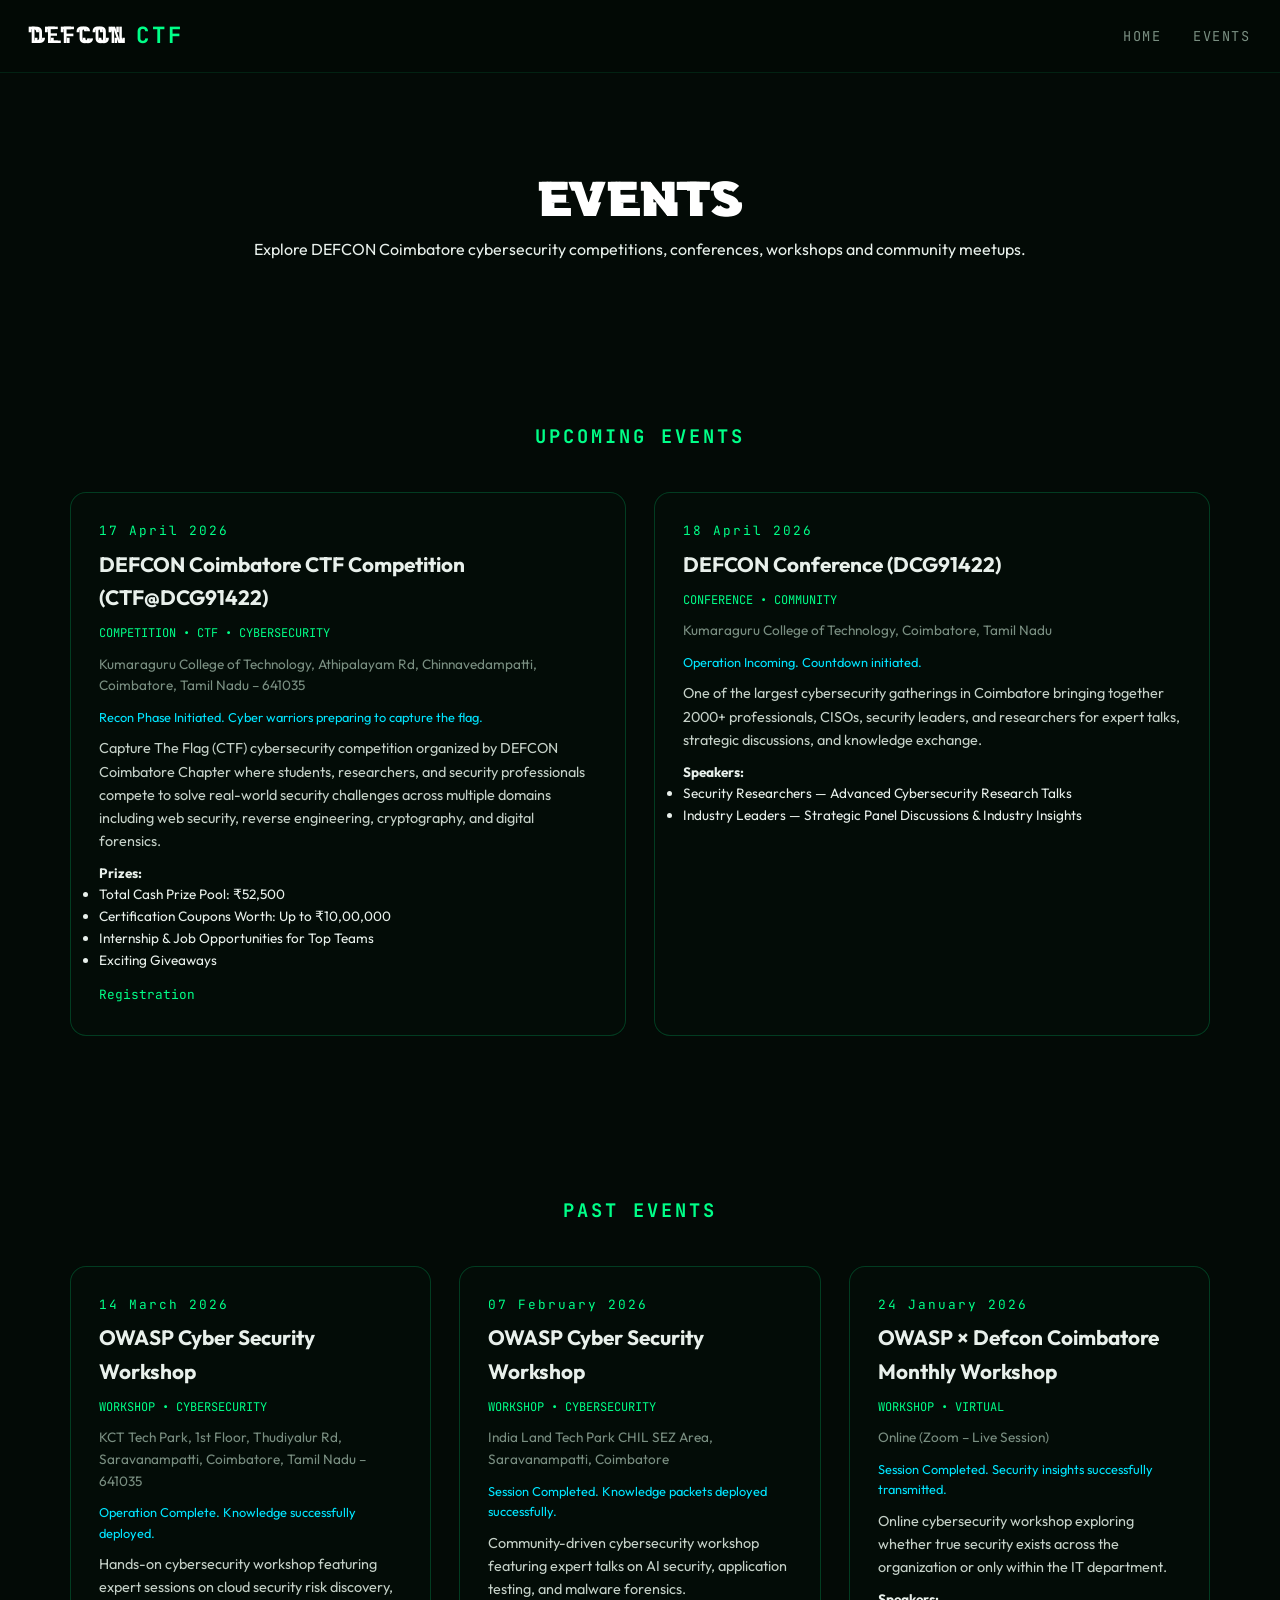
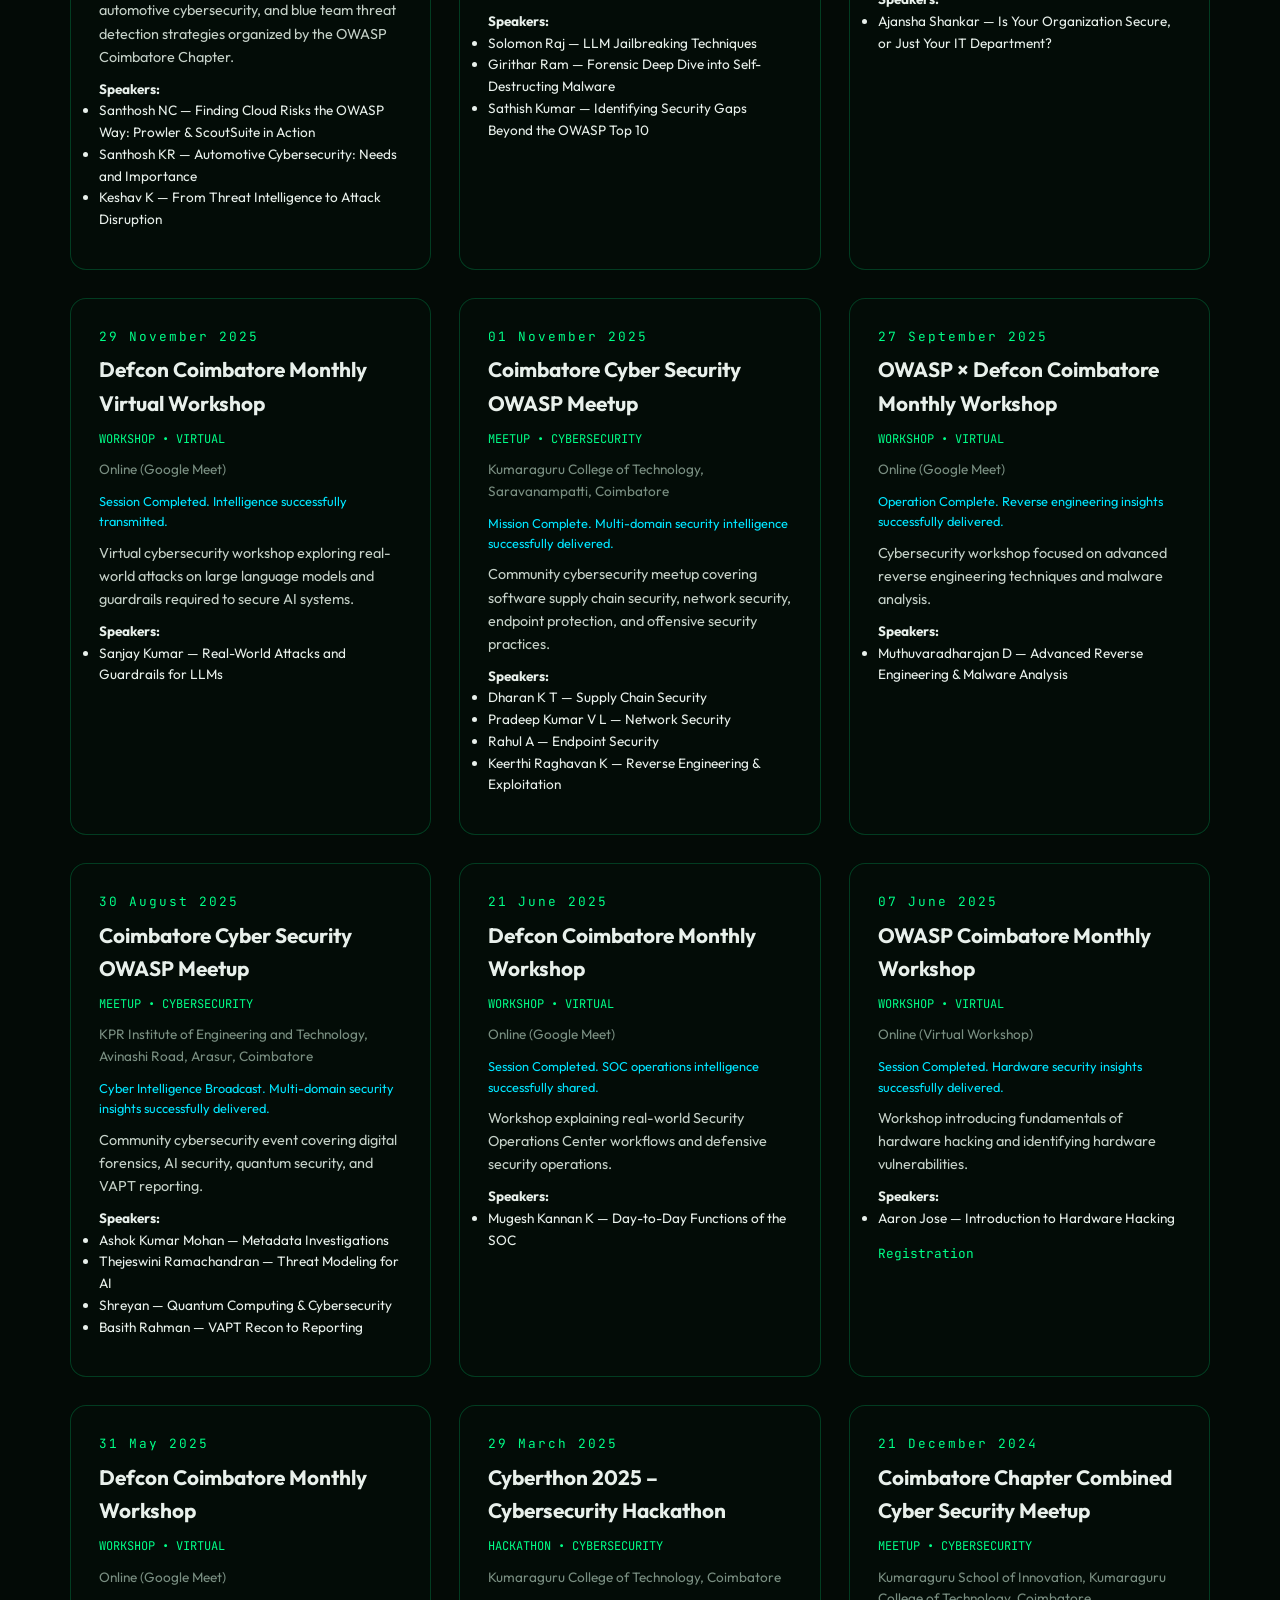
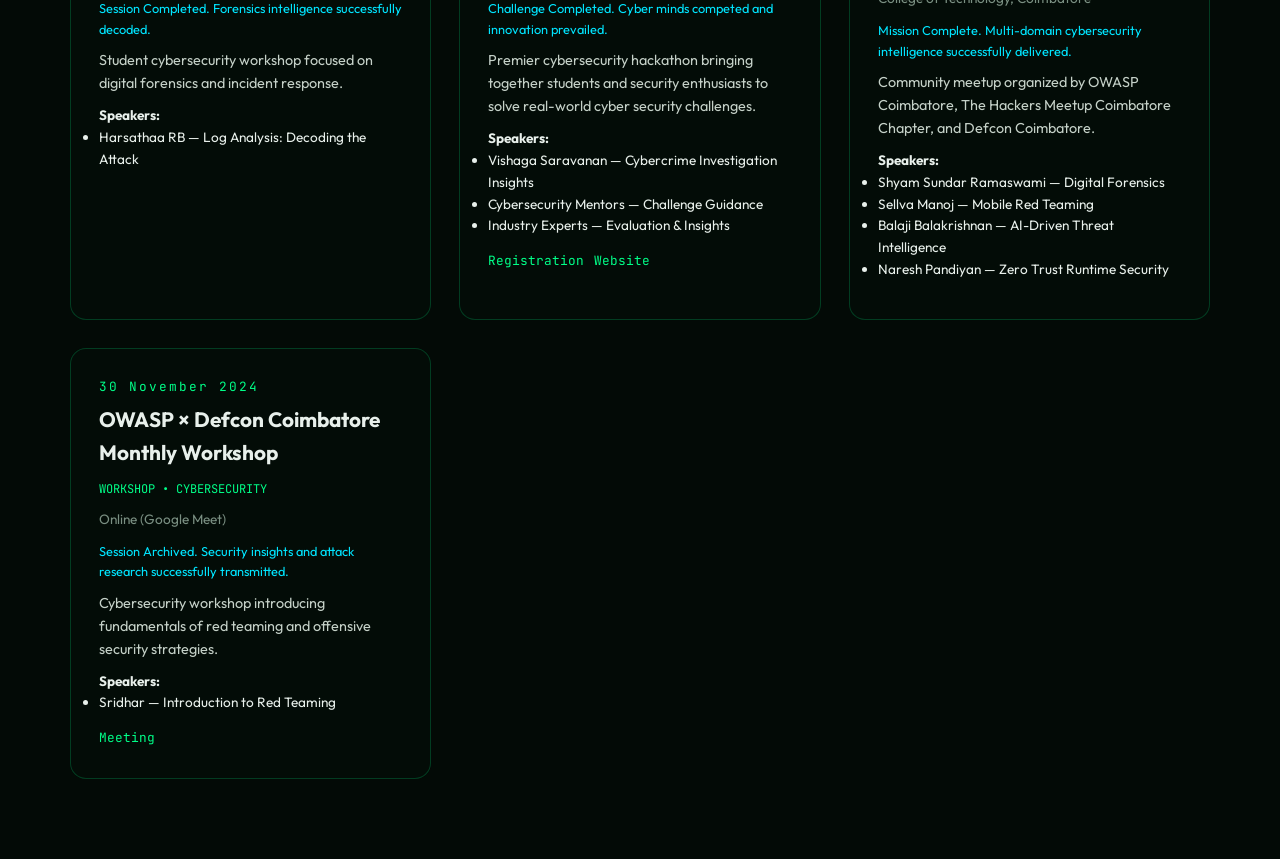
==== events.html @ a092cdb4 "Initial Commit" ====
<!DOCTYPE html>
<html lang="en">
<head>
<meta charset="UTF-8">
<meta name="viewport" content="width=device-width, initial-scale=1.0">
<title>DEFCON Events</title>
<link href="https://fonts.googleapis.com/css2?family=Outfit:wght@300;400;600;800;900&family=JetBrains+Mono:wght@400;600;700&display=swap" rel="stylesheet">
<link rel="stylesheet" href="style.css">
</head>
<body>
<div id="particles-js"></div>
<nav class="navbar" id="navbar">
    <div class="nav-container">
        <div class="logo">
            <span class="glitch" data-text="DEFCON">DEFCON</span>
            <span class="highlight">CTF</span>
        </div>
        <ul class="nav-links">
            <li><a href="index" class="nav-link">Home</a></li>
            <li><a href="events" class="nav-link">Events</a></li>
        </ul>
    </div>
</nav>
<section class="events-hero">
    <h1 class="glitch" data-text="EVENTS">EVENTS</h1>
    <p>Explore DEFCON Coimbatore cybersecurity competitions, conferences, workshops and community meetups.</p>
</section>
<section class="events-section">
    <h3 class="section-label">UPCOMING EVENTS</h3>
    <div class="events-grid" id="upcoming-events"></div>
</section>
<section class="events-section">
    <h3 class="section-label">PAST EVENTS</h3>
    <div class="events-grid" id="past-events"></div>
</section>
<script>
function createEventCard(event){
    let speakersHTML = ""
    let linksHTML = ""
    if(event.speakers && event.speakers.length){
        speakersHTML = "<div class='event-speakers'><b>Speakers:</b><ul>"
        event.speakers.forEach(s => {
            speakersHTML += "<li>"+s+"</li>"
        })
        speakersHTML += "</ul></div>"
    }
    if(event.prizes && event.prizes.length){
        speakersHTML += "<div class='event-speakers'><b>Prizes:</b><ul>"
        event.prizes.forEach(p => {
            speakersHTML += "<li>"+p+"</li>"
        })
        speakersHTML += "</ul></div>"
    }
    if(event.links && Object.keys(event.links).length > 0){
        for(const key in event.links){
            linksHTML += "<a href='"+event.links[key]+"' target='_blank'>"+key+"</a>"
        }
    }
    return `
    <div class="event-card">
    <div class="event-date">${event.date}</div>
    <div class="event-title">${event.title}</div>
    <div class="event-tags">${event.tags.join(" • ")}</div>
    <div class="event-location">${event.location}</div>
    <div class="event-status">${event.status}</div>
    <div class="event-desc">${event.description}</div>
    ${speakersHTML}
    <div class="event-links">${linksHTML}</div>
    </div>
    `
}

// Parse Markdown file to extract events
async function loadEventsFromMarkdown(){
    try {
        const response = await fetch('events-data.md')
        const markdown = await response.text()
        const events = parseMarkdownEvents(markdown)
        const upcomingContainer = document.getElementById("upcoming-events")
        const pastContainer = document.getElementById("past-events")
        events.forEach(event => {
            if(event.type === "upcoming"){
                upcomingContainer.innerHTML += createEventCard(event)
            }else{
                pastContainer.innerHTML += createEventCard(event)
            }
        })
    } catch(error) {
        console.error("Error loading events:", error)
    }
}

function parseMarkdownEvents(markdown){
    const events = []
    let currentEvent = null
    let currentSection = ""
    const lines = markdown.split('\n')
    for(let i = 0; i < lines.length; i++){
        const line = lines[i]
        if(line.startsWith('## Upcoming Events')){
            currentSection = "upcoming"
        }else if(line.startsWith('## Past Events')){
            currentSection = "past"
        }else if(line.startsWith('### ')){
            if(currentEvent){
                events.push(currentEvent)
            }
            currentEvent = {
                type: currentSection,
                title: line.replace('### ', ''),
                tags: [],
                speakers: [],
                prizes: [],
                links: {}
            }
        }else if(line.startsWith('**Date:**')){
            currentEvent.date = line.replace('**Date:** ', '')
        }else if(line.startsWith('**Tags:**')){
            currentEvent.tags = line.replace('**Tags:** ', '').split(', ')
        }else if(line.startsWith('**Location:**')){
            currentEvent.location = line.replace('**Location:** ', '')
        }else if(line.startsWith('**Status:**')){
            currentEvent.status = line.replace('**Status:** ', '')
        }else if(line.startsWith('**Description:**')){
            currentEvent.description = line.replace('**Description:** ', '')
        }else if(line.startsWith('**Speakers:**')){
            i++
            while(i < lines.length && lines[i].startsWith('- ')){
                currentEvent.speakers.push(lines[i].replace('- ', ''))
                i++
            }
            i--
        }else if(line.startsWith('**Prizes:**')){
            i++
            while(i < lines.length && lines[i].startsWith('- ')){
                currentEvent.prizes.push(lines[i].replace('- ', ''))
                i++
            }
            i--
        }else if(line.startsWith('**Links:**')){
            i++
            while(i < lines.length && lines[i].startsWith('- [')){
                const linkMatch = lines[i].match(/\[(.+?)\]\((.+?)\)/)
                if(linkMatch){
                    currentEvent.links[linkMatch[1]] = linkMatch[2]
                }
                i++
            }
            i--
        }
    }

    if(currentEvent){
        events.push(currentEvent)
    }
    return events
}

loadEventsFromMarkdown()

</script>
<script src="script.js"></script>
</body>
</html>
---- style.css ----
/* ============= BASE STYLES & DESIGN TOKENS ============= */
:root {
    --bg: #030a06;
    --bg-2: #040e08;
    --bg-3: #061209;
    --primary: #00ff88;
    --primary-dark: #00cc6a;
    --primary-dim: #00ff8833;
    --primary-glow: rgba(0, 255, 136, 0.4);
    --accent: #00e5ff;
    --accent-glow: rgba(0, 229, 255, 0.3);
    --danger: #ff4d4d;
    --warning: #ffcc00;
    --text: #e8f0eb;
    --text-muted: #7a8f82;
    --text-dim: #4a594f;
    --glass: rgba(6, 18, 10, 0.75);
    --glass-border: rgba(0, 255, 136, 0.18);
    --radius: 12px;
    --font-head: 'Outfit', sans-serif;
    --font-mono: 'JetBrains Mono', monospace;
    --ease: cubic-bezier(0.25, 0.46, 0.45, 0.94);
    --trans: all 0.3s var(--ease);
}

*,
*::before,
*::after {
    margin: 0;
    padding: 0;
    box-sizing: border-box;
}

html {
    scroll-behavior: smooth;
    overflow-x: hidden;
}

body {
    background: var(--bg);
    color: var(--text);
    font-family: var(--font-head);
    line-height: 1.6;
    overflow-x: hidden;
}

::selection {
    background: var(--primary);
    color: var(--bg);
}

/* ============= SCROLLBAR ============= */
::-webkit-scrollbar {
    width: 6px;
}

::-webkit-scrollbar-track {
    background: var(--bg);
}

::-webkit-scrollbar-thumb {
    background: var(--primary-dark);
    border-radius: 3px;
}

/* ============= UTILITY ============= */
.highlight {
    color: var(--primary);
}

pre {
    font-family: var(--font-mono);
}

/* ============= BUTTONS ============= */
.btn-primary {
    display: inline-flex;
    align-items: center;
    gap: 8px;
    background: var(--primary);
    color: var(--bg);
    padding: 13px 32px;
    border: none;
    border-radius: 6px;
    font-family: var(--font-mono);
    font-weight: 700;
    font-size: 0.9rem;
    text-decoration: none;
    text-transform: uppercase;
    letter-spacing: 1.5px;
    cursor: pointer;
    transition: var(--trans);
}

.btn-primary:hover {
    background: var(--primary-dark);
    transform: translateY(-2px);
    box-shadow: 0 4px 16px rgba(0, 0, 0, 0.3);
}

.btn-outline {
    display: inline-flex;
    align-items: center;
    background: transparent;
    color: var(--primary);
    padding: 11px 28px;
    border: 1.5px solid var(--primary);
    border-radius: 6px;
    font-family: var(--font-mono);
    font-weight: 700;
    font-size: 0.9rem;
    text-decoration: none;
    text-transform: uppercase;
    letter-spacing: 1.5px;
    cursor: pointer;
    transition: var(--trans);
}

.btn-outline:hover {
    background: var(--primary-dim);
    box-shadow: 0 0 15px var(--primary-glow);
    transform: translateY(-3px);
}

.btn-glow {
    box-shadow: none;
}

.btn-nav {
    padding: 9px 20px;
    font-size: 0.8rem;
}

/* ============= PARTICLES ============= */
#particles-js {
    position: fixed;
    width: 100%;
    height: 100%;
    top: 0;
    left: 0;
    z-index: -1;
    pointer-events: none;
}

/* ============= NAVBAR ============= */
.navbar {
    position: fixed;
    top: 0;
    left: 0;
    width: 100%;
    padding: 18px 0;
    z-index: 1000;
    background: rgba(3, 10, 6, 0.75);
    backdrop-filter: blur(16px) saturate(1.5);
    border-bottom: 1px solid rgba(0, 255, 136, 0.1);
    transition: var(--trans);
}

.navbar.scrolled {
    padding: 12px 0;
    background: rgba(3, 10, 6, 0.97);
    box-shadow: 0 4px 30px rgba(0, 0, 0, 0.6);
    border-bottom-color: rgba(0, 255, 136, 0.15);
}

.nav-container {
    max-width: 1300px;
    margin: 0 auto;
    display: flex;
    justify-content: space-between;
    align-items: center;
    padding: 0 30px;
}

.logo {
    font-family: var(--font-mono);
    font-size: 1.4rem;
    font-weight: 700;
    letter-spacing: 3px;
    display: flex;
    align-items: center;
    gap: 10px;
}

.nav-links {
    display: flex;
    list-style: none;
    align-items: center;
    gap: 32px;
}

.nav-links a.nav-link {
    color: var(--text-muted);
    text-decoration: none;
    font-family: var(--font-mono);
    font-size: 0.85rem;
    text-transform: uppercase;
    letter-spacing: 1.5px;
    transition: var(--trans);
    position: relative;
}

.nav-links a.nav-link::after {
    content: '';
    position: absolute;
    width: 0;
    height: 2px;
    bottom: -5px;
    left: 0;
    background: var(--primary);
    transition: var(--trans);
    border-radius: 2px;
}

.nav-links a.nav-link:hover {
    color: var(--primary);
}

.nav-links a.nav-link:hover::after {
    width: 100%;
}

.hamburger {
    display: none;
    cursor: pointer;
    flex-direction: column;
    gap: 5px;
}

.bar {
    display: block;
    width: 25px;
    height: 2px;
    background: var(--primary);
    border-radius: 2px;
    transition: var(--trans);
}

/* ============= GLITCH ============= */
.glitch {
    position: relative;
    color: white;
}

.glitch::before,
.glitch::after {
    content: attr(data-text);
    position: absolute;
    top: 0;
    left: 0;
    width: 100%;
    height: 100%;
    /* clip-path masks cleanly without needing a background fill */
}

.glitch::before {
    color: #fff;
    clip-path: inset(20% 0 60% 0);
    transform: translateX(-3px);
    animation: glitch-top 3s steps(5) infinite;
}

.glitch::after {
    color: #fff;
    clip-path: inset(55% 0 15% 0);
    transform: translateX(3px);
    animation: glitch-bot 2.5s steps(5) infinite;
}

@keyframes glitch-top {
    0% {
        clip-path: inset(5% 0 75% 0);
        transform: translateX(-4px);
    }

    20% {
        clip-path: inset(30% 0 50% 0);
        transform: translateX(3px);
    }

    40% {
        clip-path: inset(15% 0 65% 0);
        transform: translateX(-2px);
    }

    60% {
        clip-path: inset(40% 0 35% 0);
        transform: translateX(4px);
    }

    80% {
        clip-path: inset(10% 0 70% 0);
        transform: translateX(-3px);
    }

    100% {
        clip-path: inset(20% 0 60% 0);
        transform: translateX(0);
    }
}

@keyframes glitch-bot {
    0% {
        clip-path: inset(60% 0 10% 0);
        transform: translateX(4px);
    }

    20% {
        clip-path: inset(75% 0 5% 0);
        transform: translateX(-3px);
    }

    40% {
        clip-path: inset(55% 0 25% 0);
        transform: translateX(2px);
    }

    60% {
        clip-path: inset(70% 0 8% 0);
        transform: translateX(-4px);
    }

    80% {
        clip-path: inset(50% 0 20% 0);
        transform: translateX(3px);
    }

    100% {
        clip-path: inset(55% 0 15% 0);
        transform: translateX(0);
    }
}


/* ============= HERO ============= */
.hero {
    min-height: 100vh;
    display: flex;
    flex-direction: column;
    align-items: center;
    justify-content: center;
    padding: 100px 30px 60px;
    position: relative;
    overflow: hidden;
}

/* Faded grid background */
.hero-grid {
    position: absolute;
    inset: 0;
    background-image:
        linear-gradient(rgba(0, 255, 136, 0.04) 1px, transparent 1px),
        linear-gradient(90deg, rgba(0, 255, 136, 0.04) 1px, transparent 1px);
    background-size: 60px 60px;
    pointer-events: none;
    z-index: 0;
}

.hero::after {
    content: '';
    position: absolute;
    bottom: 0;
    left: 0;
    width: 100%;
    height: 200px;
    background: linear-gradient(to top, var(--bg), transparent);
    z-index: 1;
    pointer-events: none;
}

.hero-container {
    max-width: 1300px;
    width: 100%;
    margin: 0 auto;
    display: flex;
    align-items: center;
    gap: 50px;
    z-index: 2;
}

/* Left */
.hero-left {
    flex: 1.4;
    animation: fadeUp 0.9s var(--ease) forwards;
}

@keyframes fadeUp {
    from {
        opacity: 0;
        transform: translateY(35px);
    }

    to {
        opacity: 1;
        transform: translateY(0);
    }
}

.terminal-badge {
    display: inline-flex;
    align-items: center;
    gap: 12px;
    background: rgba(0, 0, 0, 0.55);
    border: 1px solid rgba(0, 255, 136, 0.25);
    padding: 8px 18px;
    border-radius: 100px;
    font-family: var(--font-mono);
    font-size: 0.85rem;
    color: var(--text-muted);
    margin-bottom: 28px;
    white-space: nowrap;
}

.prompt-dot {
    width: 8px;
    height: 8px;
    border-radius: 50%;
}

.dot-red {
    background: #ff5f57;
    box-shadow: 0 0 6px #ff5f57;
}

.dot-yellow {
    background: #ffbd2e;
    box-shadow: 0 0 6px #ffbd2e;
}

.dot-green {
    background: #28c840;
    box-shadow: 0 0 6px #28c840;
}

.badge-cmd {
    color: var(--text-muted);
}

.prompt {
    color: var(--primary);
    font-weight: 700;
    margin-right: 4px;
}

.hero-title {
    font-size: clamp(2.8rem, 5.5vw, 5rem);
    font-weight: 900;
    letter-spacing: -2px;
    text-transform: uppercase;
    color: #fff;
    margin-bottom: 22px;
    line-height: 1.05;
}

.hero-subtitle {
    font-size: 1.15rem;
    color: var(--text-muted);
    margin-bottom: 36px;
    max-width: 560px;
    line-height: 1.75;
}

.hero-actions {
    display: flex;
    gap: 16px;
    margin-bottom: 52px;
    flex-wrap: wrap;
}

/* Stats strip */
.stats-container {
    display: flex;
    align-items: center;
    gap: 0;
    border-top: 1px solid rgba(255, 255, 255, 0.08);
    padding-top: 32px;
    flex-wrap: nowrap;
}

.stat-item {
    flex: 1;
    padding: 0 20px;
    transition: var(--trans);
}

.stat-item:first-child {
    padding-left: 0;
}

.stat-divider {
    width: 1px;
    height: 40px;
    background: rgba(255, 255, 255, 0.1);
    flex-shrink: 0;
}

.stat-content {
    display: flex;
    flex-direction: column;
}

.stat-number {
    font-size: 1.8rem;
    font-weight: 800;
    color: var(--primary);
    font-family: var(--font-mono);
    line-height: 1.1;
}

.stat-label {
    font-size: 0.72rem;
    color: var(--text-muted);
    text-transform: uppercase;
    letter-spacing: 1.5px;
    margin-top: 3px;
}

/* Right — Timer card */
.hero-right {
    flex: 0.9;
    animation: fadeUp 0.9s 0.2s var(--ease) both;
}

.timer-card {
    background: rgba(4, 14, 8, 0.75);
    border: 1px solid rgba(0, 255, 136, 0.15);
    border-radius: 16px;
    padding: 32px;
    backdrop-filter: blur(16px);
    box-shadow: 0 12px 40px rgba(0, 0, 0, 0.4);
    position: relative;
    overflow: hidden;
    display: flex;
    flex-direction: column;
    align-items: center;
    gap: 22px;
}

.timer-card::before {
    content: '';
    position: absolute;
    top: 0;
    left: 0;
    width: 100%;
    height: 1px;
    background: rgba(0, 255, 136, 0.2);
}

.timer-header {
    display: flex;
    align-items: center;
    gap: 10px;
    width: 100%;
    justify-content: center;
}

.timer-label-top {
    font-family: var(--font-mono);
    font-size: 0.7rem;
    letter-spacing: 3px;
    color: var(--primary);
    font-weight: 600;
}

.timer-dot {
    width: 5px;
    height: 5px;
    border-radius: 50%;
    background: var(--primary);
    opacity: 0.7;
}

.countdown-title {
    font-size: 1.6rem;
    font-weight: 800;
    color: #fff;
    text-align: center;
    letter-spacing: 1px;
}

.countdown {
    display: flex;
    align-items: center;
    gap: 10px;
    width: 100%;
    justify-content: center;
}

.time-box {
    flex: 1;
    display: flex;
    flex-direction: column;
    align-items: center;
    background: rgba(0, 0, 0, 0.35);
    border: 1px solid rgba(255, 255, 255, 0.07);
    border-radius: 10px;
    padding: 14px 6px;
}

.time-val {
    font-size: 2.4rem;
    font-weight: 700;
    color: #fff;
    font-family: var(--font-mono);
    line-height: 1;
    margin-bottom: 6px;
}

.time-label {
    font-size: 0.68rem;
    color: var(--primary);
    text-transform: uppercase;
    letter-spacing: 2px;
    font-weight: 600;
}

.colon {
    font-size: 1.8rem;
    color: var(--text-dim);
    font-weight: 400;
    margin-bottom: 18px;
}

/* Event details below timer */
.event-details {
    width: 100%;
    display: flex;
    flex-direction: column;
    gap: 10px;
    border-top: 1px solid rgba(255, 255, 255, 0.06);
    padding-top: 20px;
}

.event-info {
    display: flex;
    align-items: center;
    gap: 14px;
    padding: 12px 16px;
    border-radius: 8px;
    background: rgba(255, 255, 255, 0.025);
    transition: var(--trans);
}

.event-info:hover {
    background: rgba(255, 255, 255, 0.04);
}

.event-icon-wrapper {
    font-size: 1.3rem;
    flex-shrink: 0;
    opacity: 0.8;
}

.event-info-text {
    display: flex;
    flex-direction: column;
}

.event-label {
    font-size: 0.68rem;
    text-transform: uppercase;
    letter-spacing: 2px;
    color: var(--primary);
    font-weight: 600;
    font-family: var(--font-mono);
    margin-bottom: 2px;
}

.event-value {
    font-size: 1rem;
    color: #fff;
    font-weight: 600;
    letter-spacing: 0.5px;
}

.timer-cta {
    width: 100%;
    justify-content: center;
    font-size: 0.88rem;
    letter-spacing: 1px;
}

/* Scroll indicator */
.scroll-indicator {
    position: absolute;
    bottom: 35px;
    left: 50%;
    transform: translateX(-50%);
    display: flex;
    flex-direction: column;
    align-items: center;
    gap: 8px;
    z-index: 2;
    color: var(--text-dim);
    font-size: 0.7rem;
    letter-spacing: 2px;
    text-transform: uppercase;
    font-family: var(--font-mono);
    animation: fadeIn 2s 1.5s var(--ease) both;
}

@keyframes fadeIn {
    from {
        opacity: 0;
    }

    to {
        opacity: 1;
    }
}

.scroll-mouse {
    width: 22px;
    height: 36px;
    border: 1.5px solid var(--text-dim);
    border-radius: 12px;
    display: flex;
    justify-content: center;
    padding-top: 6px;
}

.scroll-wheel {
    width: 3px;
    height: 6px;
    background: var(--primary);
    border-radius: 2px;
    animation: scroll-move 1.8s ease-in-out infinite;
}

@keyframes scroll-move {
    0% {
        transform: translateY(0);
        opacity: 1;
    }

    80% {
        transform: translateY(12px);
        opacity: 0;
    }

    100% {
        transform: translateY(0);
        opacity: 0;
    }
}

/* ============= SECTIONS BASE ============= */
.section {
    padding: 110px 30px;
    position: relative;
}

.dark-section {
    background: var(--bg-2);
    border-top: 1px solid rgba(255, 255, 255, 0.04);
    border-bottom: 1px solid rgba(255, 255, 255, 0.04);
}

.section-container {
    max-width: 1200px;
    margin: 0 auto;
}

.section-header {
    text-align: center;
    margin-bottom: 70px;
}

.section-tag {
    display: inline-block;
    font-family: var(--font-mono);
    font-size: 0.75rem;
    letter-spacing: 3px;
    color: var(--primary);
    text-transform: uppercase;
    margin-bottom: 16px;
    opacity: 0.8;
}

.section-title {
    font-size: clamp(2rem, 4vw, 3rem);
    font-weight: 900;
    text-transform: uppercase;
    letter-spacing: 2px;
    margin-bottom: 16px;
    color: #fff;
}

.title-underline {
    width: 50px;
    height: 3px;
    background: var(--primary);
    margin: 0 auto 18px;
    border-radius: 2px;
    box-shadow: 0 0 12px var(--primary-glow);
}

.section-desc {
    color: var(--text-muted);
    font-size: 1.05rem;
    max-width: 560px;
    margin: 0 auto;
}

/* ============= CATEGORY GRID ============= */
.category-grid {
    display: flex;
    flex-wrap: wrap;
    gap: 14px;
    justify-content: center;
}

.category-card {
    flex: 1;
    min-width: 130px;
    background: rgba(6, 14, 9, 0.85);
    border: 1px solid rgba(255, 255, 255, 0.1);
    border-radius: 10px;
    padding: 28px 18px;
    display: flex;
    align-items: center;
    justify-content: center;
    text-align: center;
    cursor: pointer;
    transition: var(--trans);
    border-bottom: 2px solid transparent;
}

.category-card:hover {
    background: rgba(0, 255, 136, 0.05);
    border-color: rgba(0, 255, 136, 0.3);
    border-bottom-color: var(--primary);
    transform: translateY(-2px);
}

.cat-name {
    font-size: 0.9rem;
    font-weight: 600;
    color: #fff;
    letter-spacing: 0.3px;
    line-height: 1.3;
}

.card-header {
    display: flex;
    flex-direction: column;
    align-items: center;
    margin-bottom: 0;
}

.card-icon {
    width: 52px;
    height: 52px;
    background: rgba(0, 255, 136, 0.07);
    border-radius: 12px;
    display: flex;
    align-items: center;
    justify-content: center;
    border: 1px solid rgba(0, 255, 136, 0.15);
}

.card-icon pre {
    color: var(--primary);
    font-size: 1.1rem;
    font-weight: 700;
}

.card-difficulty {
    font-family: var(--font-mono);
    font-size: 0.65rem;
    letter-spacing: 1.5px;
    text-transform: uppercase;
    padding: 4px 10px;
    border-radius: 100px;
    font-weight: 700;
}

.card-difficulty.easy {
    background: rgba(40, 200, 64, 0.15);
    color: #28c840;
    border: 1px solid #28c84033;
}

.card-difficulty.medium {
    background: rgba(255, 189, 46, 0.15);
    color: #ffbd2e;
    border: 1px solid #ffbd2e33;
}

.card-difficulty.hard {
    background: rgba(255, 77, 77, 0.15);
    color: #ff4d4d;
    border: 1px solid #ff4d4d33;
}

.category-card h3 {
    font-size: 0.95rem;
    color: var(--text);
    font-weight: 600;
    letter-spacing: 0.3px;
    margin: 0;
}

.category-card p {
    color: var(--text-muted);
    font-size: 0.92rem;
    line-height: 1.6;
    margin-bottom: 24px;
}

.card-footer {
    display: flex;
    align-items: center;
    padding-top: 16px;
    border-top: 1px solid rgba(255, 255, 255, 0.06);
}

.chall-count {
    font-family: var(--font-mono);
    font-size: 0.75rem;
    color: var(--primary);
    letter-spacing: 1px;
    text-transform: uppercase;
}

.card-glow {
    display: none;
}

/* ============= SPONSORS ============= */
.sponsor-grid {
    display: flex;
    flex-wrap: wrap;
    justify-content: center;
    gap: 24px;
    margin-bottom: 40px;
}

.sponsor-card {
    min-width: 240px;
    max-width: 300px;
    flex: 1;
    background: rgba(255, 255, 255, 0.02);
    border: 1px solid rgba(255, 255, 255, 0.06);
    border-radius: 16px;
    padding: 40px 30px;
    text-align: center;
    transition: var(--trans);
    cursor: pointer;
}

.sponsor-card:hover {
    border-color: rgba(255, 255, 255, 0.12);
    transform: translateY(-3px);
    box-shadow: 0 8px 24px rgba(0, 0, 0, 0.25);
}

.sponsor-tier {
    font-family: var(--font-mono);
    font-size: 0.62rem;
    text-transform: uppercase;
    letter-spacing: 3px;
    color: var(--primary);
    margin-bottom: 14px;
    opacity: 0.7;
}

.sponsor-logo {
    font-family: var(--font-head);
    font-weight: 900;
    font-size: 1.6rem;
    letter-spacing: 2px;
    color: #fff;
    opacity: 0.5;
    transition: var(--trans);
}

.sponsor-card:hover .sponsor-logo {
    opacity: 1;
}

.sponsor-cta-text {
    text-align: center;
    color: var(--text-muted);
    font-size: 0.95rem;
}

.sponsor-link {
    color: var(--primary);
    text-decoration: none;
    font-weight: 600;
    transition: var(--trans);
}

.sponsor-link:hover {
    color: #fff;
}

/* ============= CONTACT ============= */
/* ============= CONTACT SECTION ============= */
.contact-grid {
    display: grid;
    grid-template-columns: repeat(auto-fit, minmax(280px, 1fr));
    gap: 24px;
    margin-bottom: 48px;
}

.contact-method-card {
    background: rgba(4, 12, 7, 0.6);
    border: 1px solid rgba(0, 255, 136, 0.2);
    border-radius: 16px;
    padding: 32px 24px;
    display: flex;
    flex-direction: column;
    align-items: center;
    text-align: center;
    backdrop-filter: blur(10px);
    transition: all 0.4s var(--ease);
    position: relative;
    overflow: hidden;
}

.contact-method-card::before {
    content: '';
    position: absolute;
    top: 0;
    left: 0;
    right: 0;
    height: 3px;
    background: linear-gradient(90deg, transparent, var(--primary), transparent);
    opacity: 0;
    transition: opacity 0.3s ease;
}

.contact-method-card:hover {
    transform: translateY(-8px);
    border-color: var(--primary);
    box-shadow: 0 20px 40px rgba(0, 255, 136, 0.15);
    background: rgba(4, 12, 7, 0.85);
}

.contact-method-card:hover::before {
    opacity: 1;
}

.contact-icon {
    width: 80px;
    height: 80px;
    border-radius: 50%;
    display: flex;
    align-items: center;
    justify-content: center;
    margin-bottom: 20px;
    transition: all 0.4s var(--ease);
    position: relative;
}

.discord-icon {
    background: rgba(88, 101, 242, 0.1);
    border: 2px solid rgba(88, 101, 242, 0.3);
    color: #5865f2;
}

.email-icon {
    background: rgba(0, 255, 136, 0.1);
    border: 2px solid rgba(0, 255, 136, 0.3);
    color: var(--primary);
}

.whatsapp-icon {
    background: rgba(29, 155, 240, 0.1);
    border: 2px solid rgba(29, 155, 240, 0.3);
    color: #1d9bf0;
}

.link-icon {
    background: rgba(255, 255, 255, 0.1);
    border: 2px solid rgba(255, 255, 255, 0.3);
    color: #fff;
}

.contact-method-card:hover .contact-icon {
    transform: scale(1.1) rotateZ(5deg);
    box-shadow: 0 8px 24px rgba(0, 255, 136, 0.3);
}

.contact-method-title {
    font-size: 1.4rem;
    font-weight: 700;
    color: #fff;
    margin-bottom: 8px;
}

.contact-method-desc {
    color: var(--text-muted);
    font-size: 0.9rem;
    margin-bottom: 20px;
}

.contact-link {
    display: inline-flex;
    align-items: center;
    gap: 8px;
    color: var(--primary);
    text-decoration: none;
    font-family: var(--font-mono);
    font-size: 0.9rem;
    padding: 10px 20px;
    border: 1px solid rgba(0, 255, 136, 0.3);
    border-radius: 8px;
    transition: all 0.3s var(--ease);
    background: rgba(0, 255, 136, 0.05);
}

.contact-link:hover {
    background: rgba(0, 255, 136, 0.15);
    border-color: var(--primary);
    transform: translateX(4px);
}

.contact-link svg {
    transition: transform 0.3s ease;
}

.contact-link:hover svg {
    transform: translate(2px, -2px);
}

.contact-info-box {
    background: rgba(4, 12, 7, 0.6);
    border: 1px solid rgba(0, 255, 136, 0.2);
    border-radius: 12px;
    padding: 32px;
    display: flex;
    flex-wrap: wrap;
    gap: 32px;
    justify-content: space-around;
    backdrop-filter: blur(10px);
}

.info-item {
    display: flex;
    flex-direction: column;
    gap: 8px;
    text-align: center;
}

.info-label {
    font-family: var(--font-mono);
    font-size: 0.75rem;
    color: var(--text-muted);
    text-transform: uppercase;
    letter-spacing: 1.5px;
}

.info-value {
    font-size: 1.15rem;
    font-weight: 600;
    color: var(--primary);
}

@media (max-width: 768px) {
    .contact-grid {
        grid-template-columns: 1fr;
    }
    
    .contact-info-box {
        flex-direction: column;
        gap: 20px;
        padding: 24px;
    }
}

/* ============= FOOTER ============= */
.footer {
    background: #010402;
    padding: 60px 30px 30px;
    border-top: 1px solid rgba(0, 255, 136, 0.1);
}

.footer-inner {
    max-width: 900px;
    margin: 0 auto;
    display: flex;
    flex-direction: column;
    align-items: center;
    text-align: center;
    gap: 20px;
}

.footer-logo {
    font-family: var(--font-mono);
    font-size: 1.4rem;
    font-weight: 700;
    letter-spacing: 3px;
    display: flex;
    align-items: center;
    gap: 5px;
}

.footer-tagline {
    color: var(--text-dim);
    font-size: 0.85rem;
    letter-spacing: 3px;
    text-transform: uppercase;
    font-family: var(--font-mono);
}

.footer-links {
    display: flex;
    gap: 36px;
    flex-wrap: wrap;
    justify-content: center;
}

.footer-links a {
    color: var(--text-muted);
    text-decoration: none;
    font-size: 0.85rem;
    font-family: var(--font-mono);
    text-transform: uppercase;
    letter-spacing: 1px;
    transition: var(--trans);
}

.footer-links a:hover {
    color: var(--primary);
}

.footer-divider {
    width: 100%;
    height: 1px;
    background: rgba(255, 255, 255, 0.05);
}

.footer-copy {
    color: var(--text-dim);
    font-size: 0.8rem;
}

.footer-heart {
    color: #ff4d4d;
}

/* ============= RESPONSIVE ============= */
@media (max-width: 1050px) {
    .hero-container {
        flex-direction: column;
        gap: 40px;
        text-align: center;
    }

    .hero-left {
        max-width: 100%;
    }

    .hero-subtitle {
        margin: 0 auto 36px;
    }

    .hero-actions {
        justify-content: center;
    }

    .stats-container {
        justify-content: center;
    }

    .hero-right {
        width: 100%;
        max-width: 560px;
    }

    .timer-card {
        align-items: center;
    }
}

@media (max-width: 768px) {
    .navbar {
        padding: 14px 0;
    }

    .nav-container {
        padding: 0 20px;
    }

    .hamburger {
        display: flex;
    }

    .nav-links {
        position: fixed;
        top: 0;
        right: -100%;
        width: 280px;
        height: 100vh;
        background: rgba(3, 10, 6, 0.98);
        backdrop-filter: blur(20px);
        flex-direction: column;
        justify-content: center;
        align-items: flex-start;
        padding: 0 40px;
        gap: 30px;
        transition: right 0.4s var(--ease);
        border-left: 1px solid var(--glass-border);
        z-index: 999;
    }

    .nav-links.active {
        right: 0;
    }

    .nav-links li {
        width: 100%;
    }

    .hamburger.active .bar:nth-child(1) {
        transform: translateY(7px) rotate(45deg);
    }

    .hamburger.active .bar:nth-child(2) {
        opacity: 0;
    }

    .hamburger.active .bar:nth-child(3) {
        transform: translateY(-7px) rotate(-45deg);
    }

    .stats-container {
        flex-wrap: wrap;
        gap: 20px;
    }

    .stat-divider {
        display: none;
    }

    .stat-item {
        flex-basis: calc(50% - 20px);
        padding: 0 10px;
    }

    .countdown {
        gap: 6px;
    }

    .time-val {
        font-size: 1.8rem;
    }

    .timer-card {
        padding: 24px;
    }

    .section {
        padding: 70px 20px;
    }
}

@media (max-width: 500px) {
    .category-grid {
        grid-template-columns: repeat(2, 1fr);
    }

    .hero-title {
        letter-spacing: -1px;
    }

    .footer-links {
        gap: 20px;
    }
}

.events-hero{
padding:160px 30px 80px;
text-align:center;
}

.events-hero h1{
font-size:3rem;
font-weight:900;
letter-spacing:2px;
}

.events-section{
padding:80px 30px;
max-width:1200px;
margin:auto;
}

.section-label{
text-align:center;
margin-bottom:40px;
font-family:'JetBrains Mono';
letter-spacing:3px;
color:#00ff88;
}

.events-grid{
display:grid;
grid-template-columns:repeat(auto-fit,minmax(320px,1fr));
gap:28px;
}

.event-card{
background:rgba(4,14,8,0.75);
border:1px solid rgba(0,255,136,0.2);
border-radius:16px;
padding:28px;
backdrop-filter:blur(10px);
transition:all .35s;
}

.event-card:hover{
border-color:#00ff88;
transform:translateY(-6px);
box-shadow:0 15px 40px rgba(0,255,136,0.15);
}

.event-date{
font-family:'JetBrains Mono';
color:#00ff88;
font-size:.8rem;
letter-spacing:2px;
margin-bottom:6px;
}

.event-title{
font-size:1.3rem;
font-weight:700;
margin-bottom:10px;
}

.event-tags{
font-family:'JetBrains Mono';
font-size:.75rem;
color:#00ff88;
margin-bottom:10px;
}

.event-location{
font-size:.85rem;
color:#7a8f82;
margin-bottom:10px;
}

.event-status{
font-size:.8rem;
color:#00e5ff;
margin-bottom:10px;
}

.event-desc{
font-size:.9rem;
color:#c5d1c8;
line-height:1.6;
margin-bottom:10px;
}

.event-speakers{
font-size:.85rem;
margin-bottom:10px;
}

.event-links a{
color:#00ff88;
font-family:'JetBrains Mono';
font-size:.8rem;
text-decoration:none;
margin-right:10px;
}
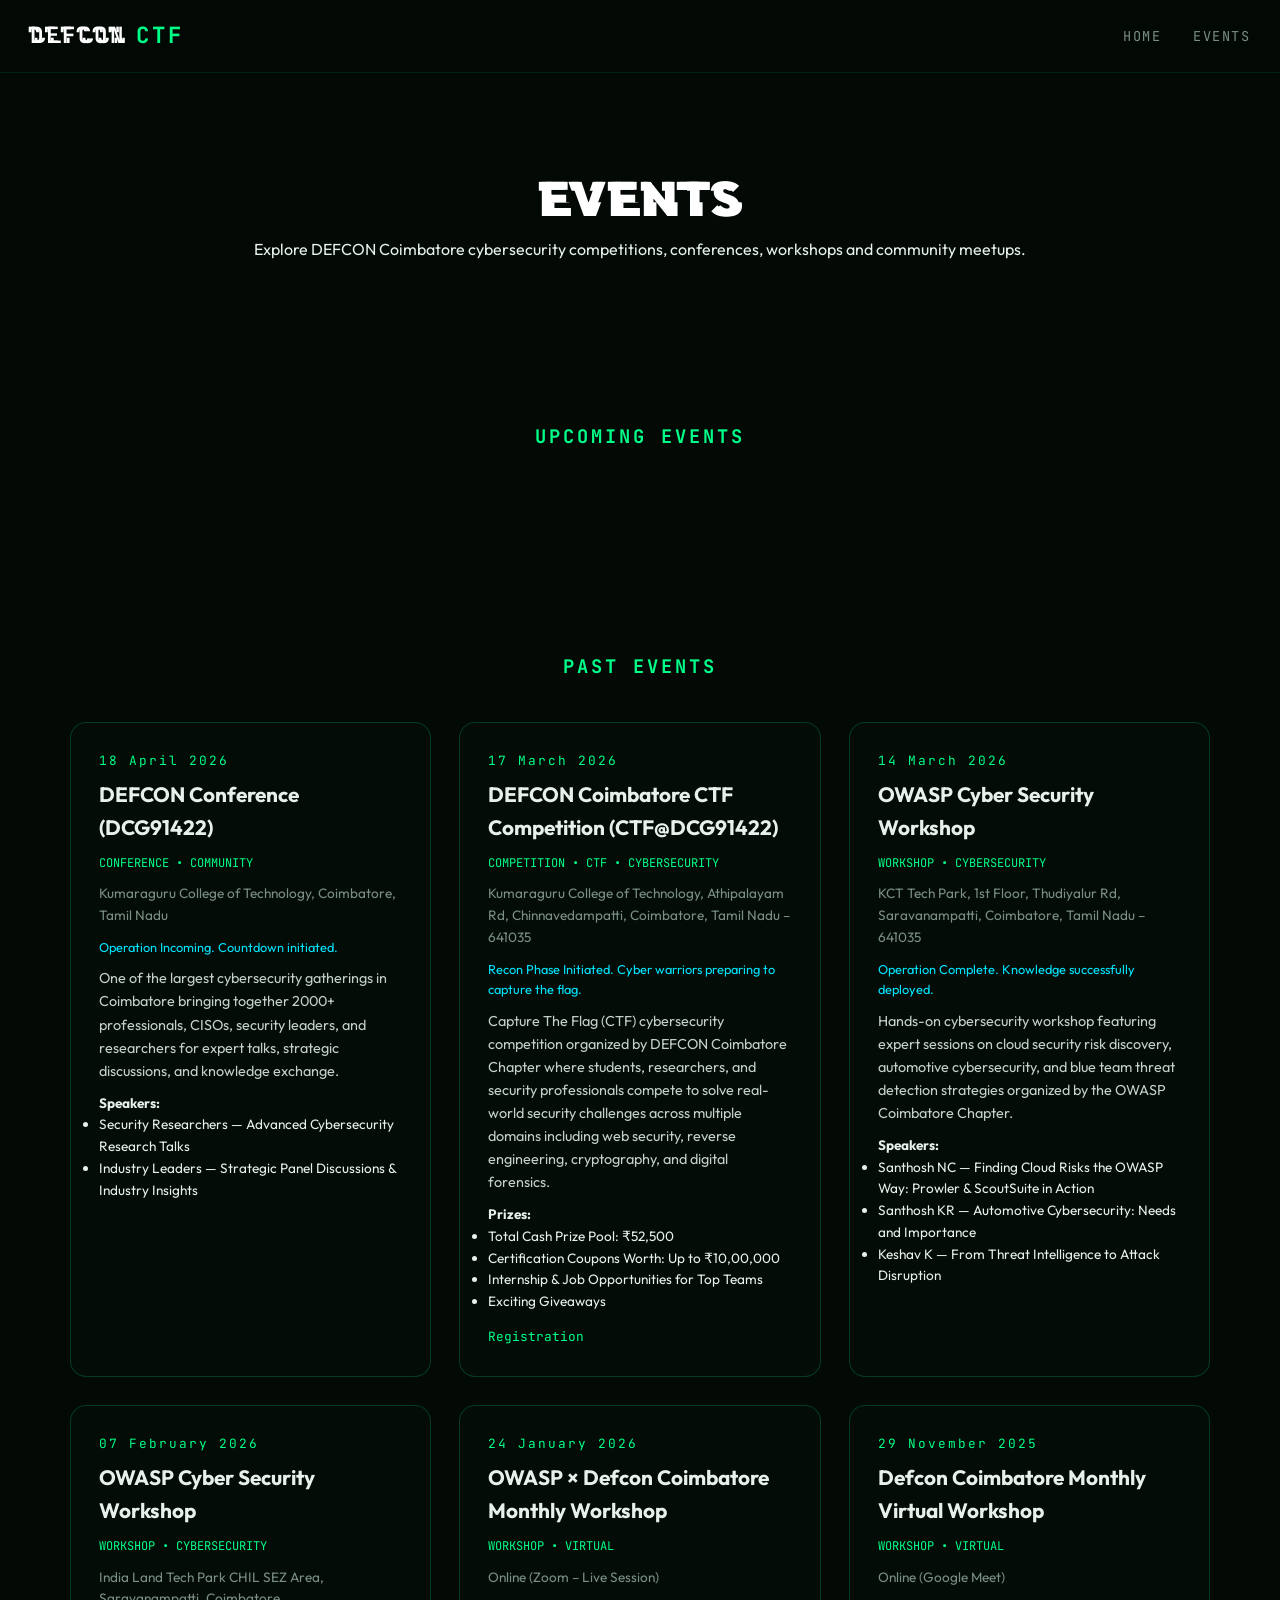
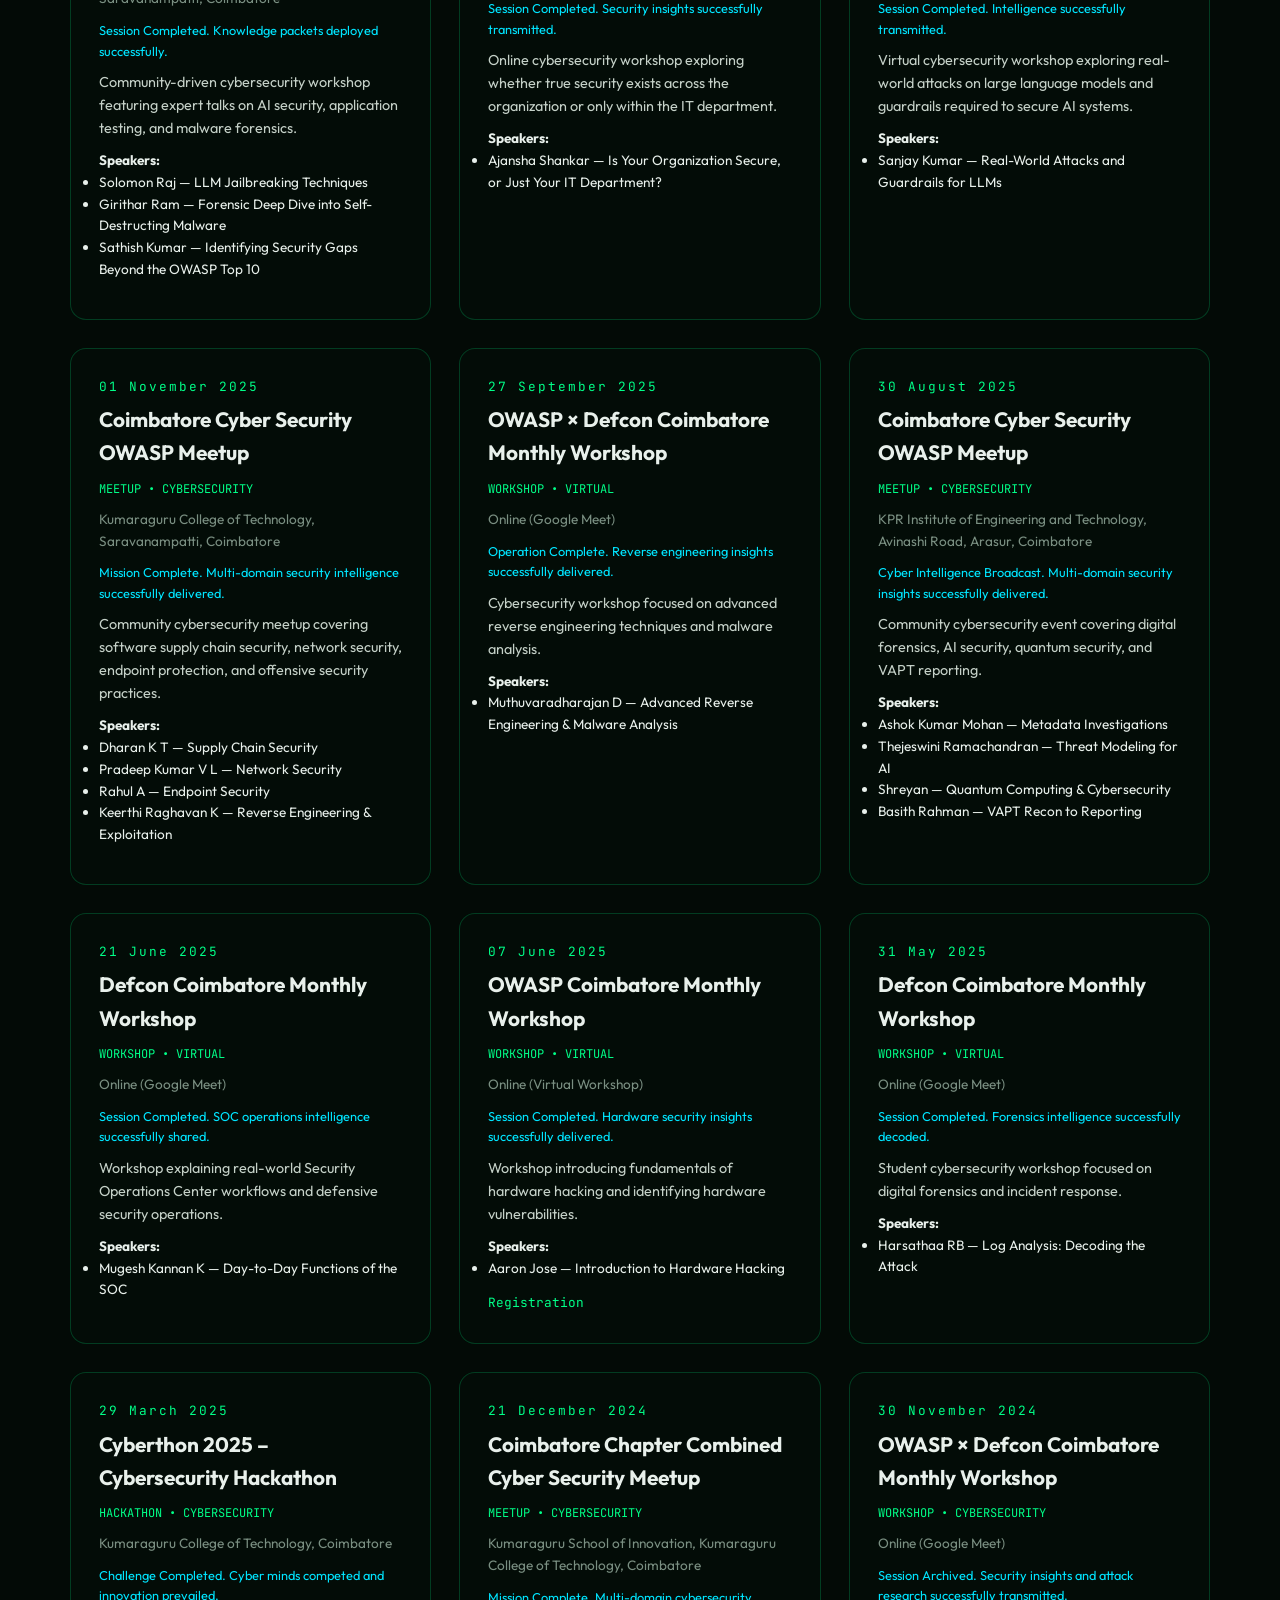
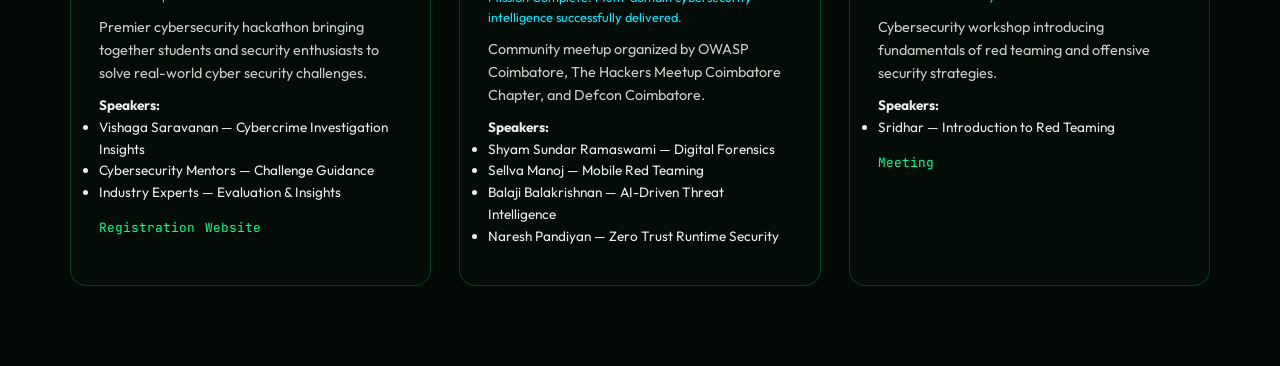
==== commit 2e5da271: "Events Auto classification Added" ====
--- a/events.html
+++ b/events.html
@@ -70,20 +70,42 @@
     `
 }
 
-// Parse Markdown file to extract events
+function convertTZ(date, tzString) {
+    return new Date(date.toLocaleString('sv', { timeZone: tzString }));
+}
+
 async function loadEventsFromMarkdown(){
     try {
         const response = await fetch('events-data.md')
         const markdown = await response.text()
         const events = parseMarkdownEvents(markdown)
+        const now = convertTZ(new Date(), 'Asia/Kolkata');
+        console.log("Current date:", now)
         const upcomingContainer = document.getElementById("upcoming-events")
         const pastContainer = document.getElementById("past-events")
+        let upcomingEvent = []
+        let pastEvent = []
         events.forEach(event => {
-            if(event.type === "upcoming"){
-                upcomingContainer.innerHTML += createEventCard(event)
-            }else{
-                pastContainer.innerHTML += createEventCard(event)
+            const eventDate = new Date(event.date)
+            eventDate.setHours(0, 0, 0, 0)
+
+            if (!isNaN(eventDate)) {
+                if (eventDate >= now) {
+                    upcomingEvent.push(event)
+                } else {
+                    pastEvent.push(event)
+                }
+            } else {
+                pastEvent.push(event)
             }
+        })
+        upcomingEvent.sort((a, b) => new Date(a.date) - new Date(b.date))
+        pastEvent.sort((a, b) => new Date(b.date) - new Date(a.date))
+        upcomingEvent.forEach(event => {
+            upcomingContainer.innerHTML += createEventCard(event)
+        })
+        pastEvent.forEach(event => {
+            pastContainer.innerHTML += createEventCard(event)
         })
     } catch(error) {
         console.error("Error loading events:", error)
@@ -93,20 +115,14 @@
 function parseMarkdownEvents(markdown){
     const events = []
     let currentEvent = null
-    let currentSection = ""
     const lines = markdown.split('\n')
     for(let i = 0; i < lines.length; i++){
         const line = lines[i]
-        if(line.startsWith('## Upcoming Events')){
-            currentSection = "upcoming"
-        }else if(line.startsWith('## Past Events')){
-            currentSection = "past"
-        }else if(line.startsWith('### ')){
+        if(line.startsWith('### ')){
             if(currentEvent){
                 events.push(currentEvent)
             }
             currentEvent = {
-                type: currentSection,
                 title: line.replace('### ', ''),
                 tags: [],
                 speakers: [],
